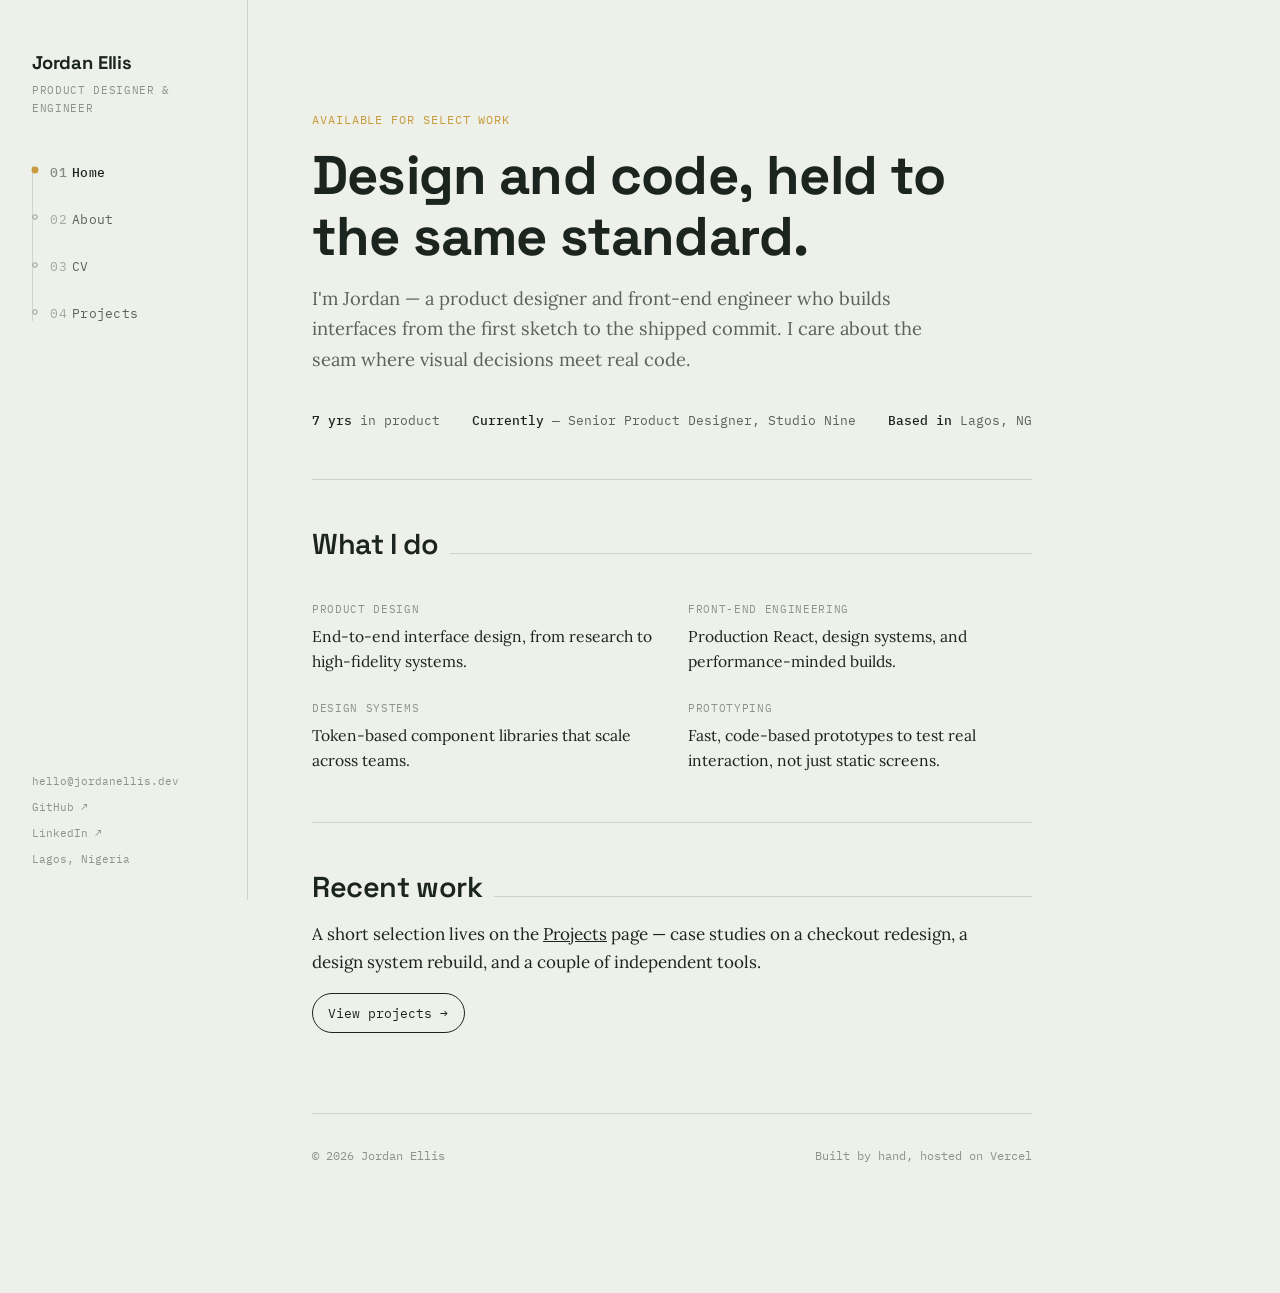
==== index.html @ af604c80 "Add files via upload" ====
<!DOCTYPE html>
<html lang="en">
<head>
<meta charset="UTF-8">
<meta name="viewport" content="width=device-width, initial-scale=1.0">
<title>Jordan Ellis — Product Designer &amp; Front-End Engineer</title>
<meta name="description" content="Personal site of Jordan Ellis — product designer and front-end engineer.">
<link rel="stylesheet" href="style.css">
</head>
<body>

<header class="topbar">
  <a href="index.html" class="topbar__mark">J. Ellis</a>
  <nav class="topbar__nav">
    <a href="index.html" class="is-active">Home</a>
    <a href="about.html">About</a>
    <a href="cv.html">CV</a>
    <a href="projects.html">Projects</a>
  </nav>
</header>

<div class="shell">
  <aside class="sidebar">
    <a href="index.html" class="sidebar__mark">Jordan Ellis</a>
    <div class="sidebar__role">Product Designer &amp; Engineer</div>

    <nav class="nav-rail">
      <div class="nav-rail__fill"></div>
      <a href="index.html" class="nav-link is-active"><span class="nav-link__num">01</span>Home</a>
      <a href="about.html" class="nav-link"><span class="nav-link__num">02</span>About</a>
      <a href="cv.html" class="nav-link"><span class="nav-link__num">03</span>CV</a>
      <a href="projects.html" class="nav-link"><span class="nav-link__num">04</span>Projects</a>
    </nav>

    <div class="sidebar__footer">
      <a href="mailto:hello@jordanellis.dev">hello@jordanellis.dev</a>
      <a href="https://github.com/" target="_blank" rel="noopener">GitHub ↗</a>
      <a href="https://linkedin.com/" target="_blank" rel="noopener">LinkedIn ↗</a>
      <span>Lagos, Nigeria</span>
    </div>
  </aside>

  <main class="main">
    <section class="hero">
      <span class="eyebrow reveal">Available for select work</span>
      <h1 class="hero__title">Design and code, held to the same standard.</h1>
      <p class="lede reveal">I'm Jordan — a product designer and front-end engineer who builds interfaces from the first sketch to the shipped commit. I care about the seam where visual decisions meet real code.</p>

      <div class="hero__meta reveal">
        <span><strong>7 yrs</strong> in product</span>
        <span><strong>Currently</strong> — Senior Product Designer, Studio Nine</span>
        <span><strong>Based in</strong> Lagos, NG</span>
      </div>
    </section>

    <hr class="rule">

    <section class="section-title reveal">
      <h2 style="margin-top:0;">What I do</h2>
      <div class="rule-run"></div>
    </section>

    <div class="info-grid reveal stagger">
      <div style="--i:0"><dt>Product design</dt><dd>End-to-end interface design, from research to high-fidelity systems.</dd></div>
      <div style="--i:1"><dt>Front-end engineering</dt><dd>Production React, design systems, and performance-minded builds.</dd></div>
      <div style="--i:2"><dt>Design systems</dt><dd>Token-based component libraries that scale across teams.</dd></div>
      <div style="--i:3"><dt>Prototyping</dt><dd>Fast, code-based prototypes to test real interaction, not just static screens.</dd></div>
    </div>

    <hr class="rule">

    <section class="reveal">
      <div class="section-title">
        <h2 style="margin-top:0;">Recent work</h2>
        <div class="rule-run"></div>
      </div>
      <p>A short selection lives on the <a href="projects.html">Projects</a> page — case studies on a checkout redesign, a design system rebuild, and a couple of independent tools.</p>
      <a href="projects.html" class="btn">View projects →</a>
    </section>

    <footer class="page-footer">
      <span>© 2026 Jordan Ellis</span>
      <span>Built by hand, hosted on Vercel</span>
    </footer>
  </main>
</div>

<script src="script.js"></script>
</body>
</html>
---- style.css ----
@import url('https://fonts.googleapis.com/css2?family=Space+Grotesk:wght@400;500;600;700&family=Lora:ital,wght@0,400;0,500;0,600;1,400&family=IBM+Plex+Mono:wght@400;500&display=swap');

:root{
  --bg: #EEF0EA;
  --paper: #F7F8F3;
  --ink: #1B241F;
  --ink-soft: #5B6459;
  --ink-faint: #8C9488;
  --accent: #C89B3C;
  --line: rgba(27,36,31,0.14);
  --line-soft: rgba(27,36,31,0.08);

  --font-display: 'Space Grotesk', sans-serif;
  --font-body: 'Lora', serif;
  --font-mono: 'IBM Plex Mono', monospace;

  --sidebar-w: 248px;
  --content-max: 720px;

  --ease: cubic-bezier(.4,0,.2,1);
}

*, *::before, *::after{ box-sizing: border-box; }

@media (prefers-reduced-motion: reduce){
  *{ animation-duration: 0.001ms !important; animation-iteration-count: 1 !important; transition-duration: 0.001ms !important; scroll-behavior: auto !important; }
}

html{ scroll-behavior: smooth; }

body{
  margin: 0;
  background: var(--bg);
  color: var(--ink);
  font-family: var(--font-body);
  font-size: 17px;
  line-height: 1.65;
  -webkit-font-smoothing: antialiased;
}

a{ color: inherit; }

::selection{ background: var(--accent); color: var(--paper); }

/* ---------- Layout shell ---------- */

.shell{
  display: flex;
  min-height: 100vh;
}

/* ---------- Sidebar ---------- */

.sidebar{
  position: fixed;
  top: 0; left: 0; bottom: 0;
  width: var(--sidebar-w);
  padding: 3rem 2rem 2rem;
  display: flex;
  flex-direction: column;
  border-right: 1px solid var(--line);
  z-index: 20;
}

.sidebar__mark{
  font-family: var(--font-display);
  font-weight: 700;
  font-size: 1.15rem;
  letter-spacing: -0.01em;
  text-decoration: none;
  margin-bottom: 0.15rem;
}

.sidebar__role{
  font-family: var(--font-mono);
  font-size: 0.7rem;
  letter-spacing: 0.06em;
  text-transform: uppercase;
  color: var(--ink-faint);
  margin-bottom: 2.75rem;
}

/* progress rail: functional signature element */
.nav-rail{
  position: relative;
  display: flex;
  flex-direction: column;
  gap: 1.6rem;
  padding-left: 1.15rem;
}

.nav-rail::before{
  content: '';
  position: absolute;
  left: 0; top: 4px; bottom: 4px;
  width: 1px;
  background: var(--line);
}

.nav-rail__fill{
  position: absolute;
  left: 0; top: 4px;
  width: 1px;
  height: 0%;
  background: var(--accent);
  transition: height 0.15s linear;
}

.nav-link{
  position: relative;
  display: block;
  text-decoration: none;
  font-family: var(--font-mono);
  font-size: 0.82rem;
  letter-spacing: 0.02em;
  color: var(--ink-soft);
  transition: color 0.25s var(--ease);
}

.nav-link::before{
  content: '';
  position: absolute;
  left: -1.15rem;
  top: 0.42em;
  width: 6px; height: 6px;
  border-radius: 50%;
  background: var(--bg);
  border: 1px solid var(--ink-faint);
  transform: scale(0.9);
  transition: all 0.3s var(--ease);
}

.nav-link:hover{ color: var(--ink); }

.nav-link.is-active{ color: var(--ink); font-weight: 500; }
.nav-link.is-active::before{
  background: var(--accent);
  border-color: var(--accent);
  transform: scale(1.15);
}

.nav-link__num{ opacity: 0.5; margin-right: 0.4em; }

.sidebar__footer{
  margin-top: auto;
  padding-top: 2rem;
  font-family: var(--font-mono);
  font-size: 0.7rem;
  color: var(--ink-faint);
  display: flex;
  flex-direction: column;
  gap: 0.4rem;
}

.sidebar__footer a{ text-decoration: none; border-bottom: 1px solid transparent; transition: border-color 0.2s var(--ease); }
.sidebar__footer a:hover{ border-color: var(--ink-faint); }

/* mobile topbar */
.topbar{
  display: none;
  position: sticky;
  top: 0;
  z-index: 30;
  background: var(--bg);
  border-bottom: 1px solid var(--line);
  padding: 1rem 1.25rem;
  align-items: center;
  justify-content: space-between;
}

.topbar__mark{
  font-family: var(--font-display);
  font-weight: 700;
  text-decoration: none;
  font-size: 1.05rem;
}

.topbar__nav{
  display: flex;
  gap: 1.1rem;
  font-family: var(--font-mono);
  font-size: 0.75rem;
}

.topbar__nav a{ text-decoration: none; color: var(--ink-soft); }
.topbar__nav a.is-active{ color: var(--accent); }

/* ---------- Main content ---------- */

.main{
  margin-left: var(--sidebar-w);
  flex: 1;
  padding: 5.5rem 4rem 8rem;
  max-width: calc(var(--content-max) + 8rem);
}

.eyebrow{
  display: inline-block;
  font-family: var(--font-mono);
  font-size: 0.72rem;
  letter-spacing: 0.08em;
  text-transform: uppercase;
  color: var(--accent);
  margin-bottom: 1rem;
}

h1, h2, h3{
  font-family: var(--font-display);
  font-weight: 600;
  letter-spacing: -0.015em;
  line-height: 1.12;
  margin: 0 0 1rem;
  color: var(--ink);
}

h1{ font-size: clamp(2.2rem, 4.4vw, 3.4rem); font-weight: 700; }
h2{ font-size: clamp(1.4rem, 2.4vw, 1.8rem); margin-top: 3.5rem; }
h3{ font-size: 1.05rem; font-weight: 600; }

p{ margin: 0 0 1.1rem; max-width: 62ch; color: var(--ink); }
.lede{ font-size: 1.15rem; color: var(--ink-soft); max-width: 56ch; }

.rule{
  border: none;
  border-top: 1px solid var(--line);
  margin: 3rem 0;
}

.section-title{
  display: flex;
  align-items: baseline;
  gap: 0.75rem;
}

.section-title .rule-run{
  flex: 1;
  height: 1px;
  background: var(--line);
  transform-origin: left;
}

/* ---------- Reveal-on-scroll ---------- */

.reveal{
  opacity: 0;
  transform: translateY(18px);
  transition: opacity 0.7s var(--ease), transform 0.7s var(--ease);
}
.reveal.is-visible{ opacity: 1; transform: translateY(0); }

.stagger > *{ transition-delay: calc(var(--i, 0) * 70ms); }

/* ---------- Hero (home) ---------- */

.hero{ padding-top: 1rem; }

.hero__word{
  display: inline-block;
  opacity: 0;
  transform: translateY(0.5em);
  animation: rise 0.8s var(--ease) forwards;
}

@keyframes rise{
  to{ opacity: 1; transform: translateY(0); }
}

.hero__meta{
  margin-top: 2.25rem;
  display: flex;
  gap: 2rem;
  flex-wrap: wrap;
  font-family: var(--font-mono);
  font-size: 0.8rem;
  color: var(--ink-soft);
}

.hero__meta strong{ color: var(--ink); font-weight: 500; }

/* ---------- Cards / lists ---------- */

.info-grid{
  display: grid;
  grid-template-columns: repeat(2, 1fr);
  gap: 1.5rem 2rem;
  margin-top: 1.5rem;
}

.info-grid dt{
  font-family: var(--font-mono);
  font-size: 0.7rem;
  text-transform: uppercase;
  letter-spacing: 0.06em;
  color: var(--ink-faint);
  margin-bottom: 0.3rem;
}

.info-grid dd{
  margin: 0;
  font-size: 0.98rem;
}

.entry{
  padding: 1.6rem 0;
  border-bottom: 1px solid var(--line-soft);
}
.entry:first-of-type{ border-top: 1px solid var(--line-soft); }

.entry__head{
  display: flex;
  justify-content: space-between;
  align-items: baseline;
  gap: 1rem;
  flex-wrap: wrap;
}

.entry__title{ font-family: var(--font-display); font-weight: 600; font-size: 1.05rem; }
.entry__org{ color: var(--ink-soft); font-size: 0.95rem; }
.entry__date{
  font-family: var(--font-mono);
  font-size: 0.75rem;
  color: var(--ink-faint);
  white-space: nowrap;
}

.entry ul{ margin: 0.6rem 0 0; padding-left: 1.1rem; }
.entry li{ margin-bottom: 0.35rem; color: var(--ink-soft); }

.tags{
  display: flex;
  flex-wrap: wrap;
  gap: 0.5rem;
  margin-top: 0.7rem;
}
.tag{
  font-family: var(--font-mono);
  font-size: 0.7rem;
  padding: 0.25em 0.65em;
  border: 1px solid var(--line);
  border-radius: 999px;
  color: var(--ink-soft);
}

/* ---------- Projects ---------- */

.projects{
  display: flex;
  flex-direction: column;
  gap: 0;
}

.project{
  padding: 2rem 0;
  border-top: 1px solid var(--line-soft);
  display: grid;
  grid-template-columns: 90px 1fr;
  gap: 1.5rem;
  align-items: start;
  transition: padding-left 0.35s var(--ease);
}
.project:hover{ padding-left: 0.5rem; }
.project:last-child{ border-bottom: 1px solid var(--line-soft); }

.project__index{
  font-family: var(--font-mono);
  font-size: 0.8rem;
  color: var(--ink-faint);
  padding-top: 0.2rem;
}

.project__title{
  font-family: var(--font-display);
  font-size: 1.3rem;
  font-weight: 600;
  margin-bottom: 0.5rem;
  position: relative;
  display: inline-block;
}

.project__title::after{
  content: '';
  position: absolute;
  left: 0; bottom: -3px;
  width: 100%;
  height: 1px;
  background: var(--accent);
  transform: scaleX(0);
  transform-origin: left;
  transition: transform 0.4s var(--ease);
}
.project:hover .project__title::after{ transform: scaleX(1); }

.project__desc{ color: var(--ink-soft); max-width: 56ch; }

.project__link{
  font-family: var(--font-mono);
  font-size: 0.75rem;
  text-decoration: none;
  color: var(--ink);
  border-bottom: 1px solid var(--ink-faint);
  padding-bottom: 1px;
}

/* ---------- Buttons ---------- */

.btn{
  display: inline-flex;
  align-items: center;
  gap: 0.5rem;
  font-family: var(--font-mono);
  font-size: 0.8rem;
  text-decoration: none;
  color: var(--ink);
  border: 1px solid var(--ink);
  padding: 0.65em 1.2em;
  border-radius: 999px;
  transition: background 0.3s var(--ease), color 0.3s var(--ease);
}
.btn:hover{ background: var(--ink); color: var(--paper); }

/* ---------- Footer ---------- */

.page-footer{
  margin-top: 5rem;
  padding-top: 2rem;
  border-top: 1px solid var(--line);
  font-family: var(--font-mono);
  font-size: 0.72rem;
  color: var(--ink-faint);
  display: flex;
  justify-content: space-between;
  flex-wrap: wrap;
  gap: 1rem;
}

/* ---------- Responsive ---------- */

@media (max-width: 880px){
  .sidebar{ display: none; }
  .topbar{ display: flex; }
  .main{ margin-left: 0; padding: 3rem 1.5rem 6rem; }
  .info-grid{ grid-template-columns: 1fr; }
  .project{ grid-template-columns: 1fr; gap: 0.5rem; }
}
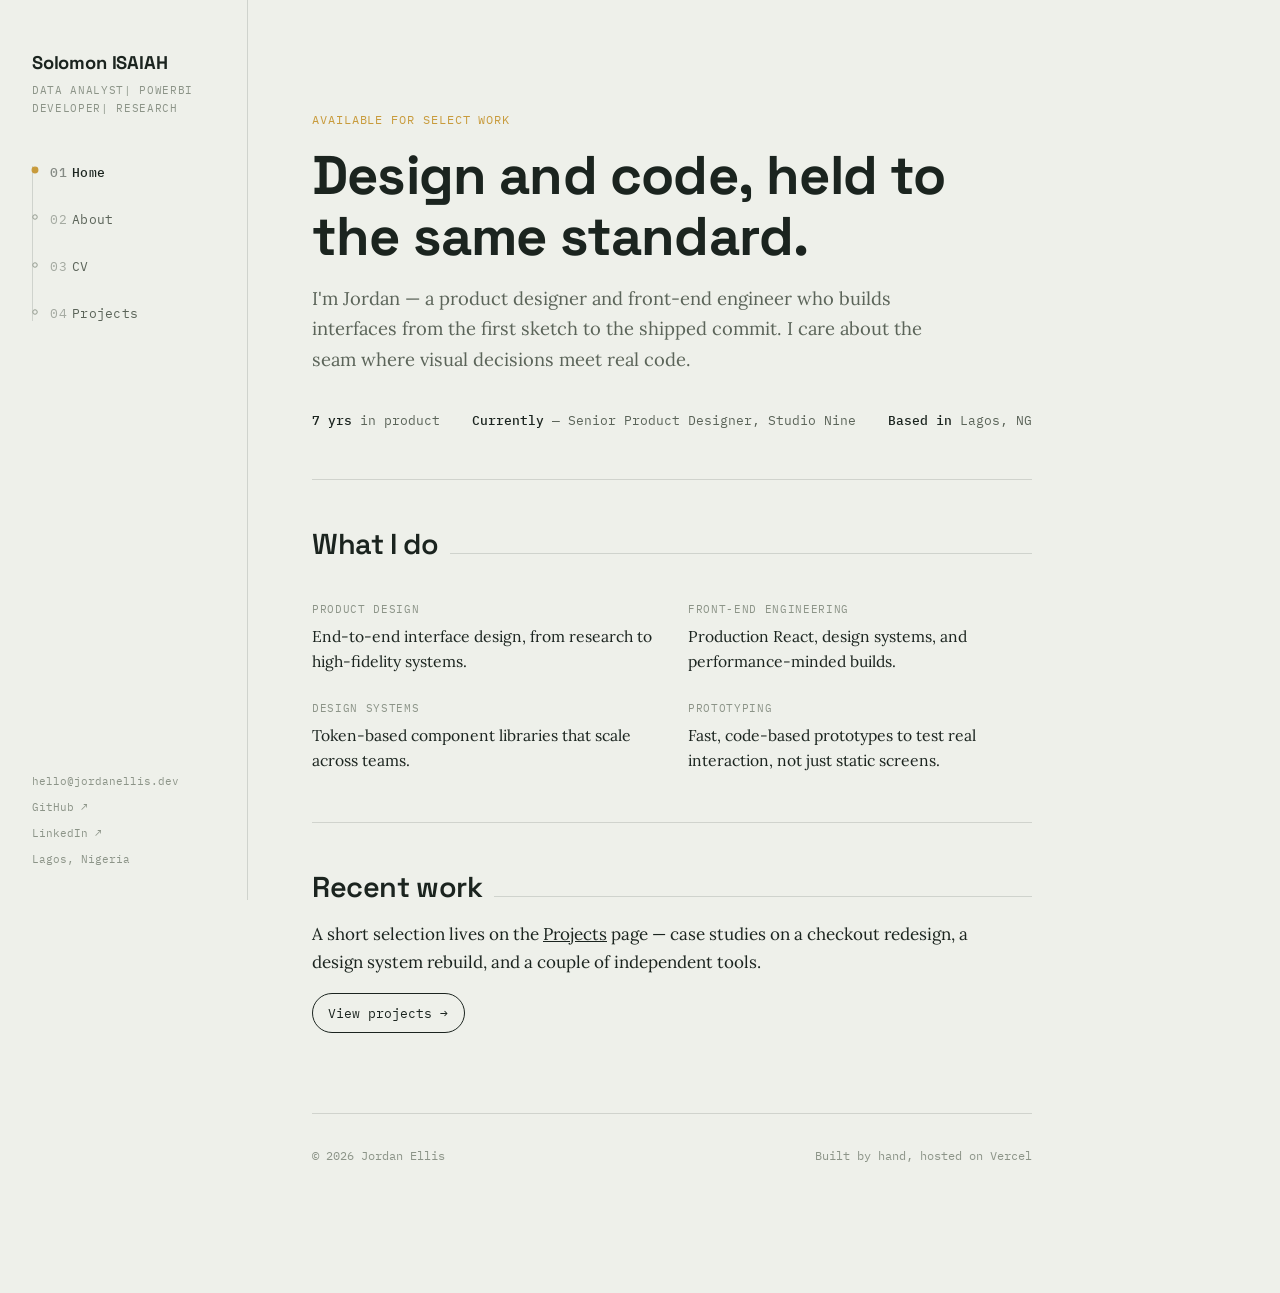
==== commit cf444f78: "Update index.html" ====
--- a/index.html
+++ b/index.html
@@ -3,7 +3,7 @@
 <head>
 <meta charset="UTF-8">
 <meta name="viewport" content="width=device-width, initial-scale=1.0">
-<title>Jordan Ellis — Product Designer &amp; Front-End Engineer</title>
+<title>Solomon ISAIAH </title>
 <meta name="description" content="Personal site of Jordan Ellis — product designer and front-end engineer.">
 <link rel="stylesheet" href="style.css">
 </head>
@@ -21,8 +21,8 @@
 
 <div class="shell">
   <aside class="sidebar">
-    <a href="index.html" class="sidebar__mark">Jordan Ellis</a>
-    <div class="sidebar__role">Product Designer &amp; Engineer</div>
+    <a href="index.html" class="sidebar__mark">Solomon ISAIAH</a>
+    <div class="sidebar__role">Data Analyst| PowerBI Developer| Research</div>
 
     <nav class="nav-rail">
       <div class="nav-rail__fill"></div>
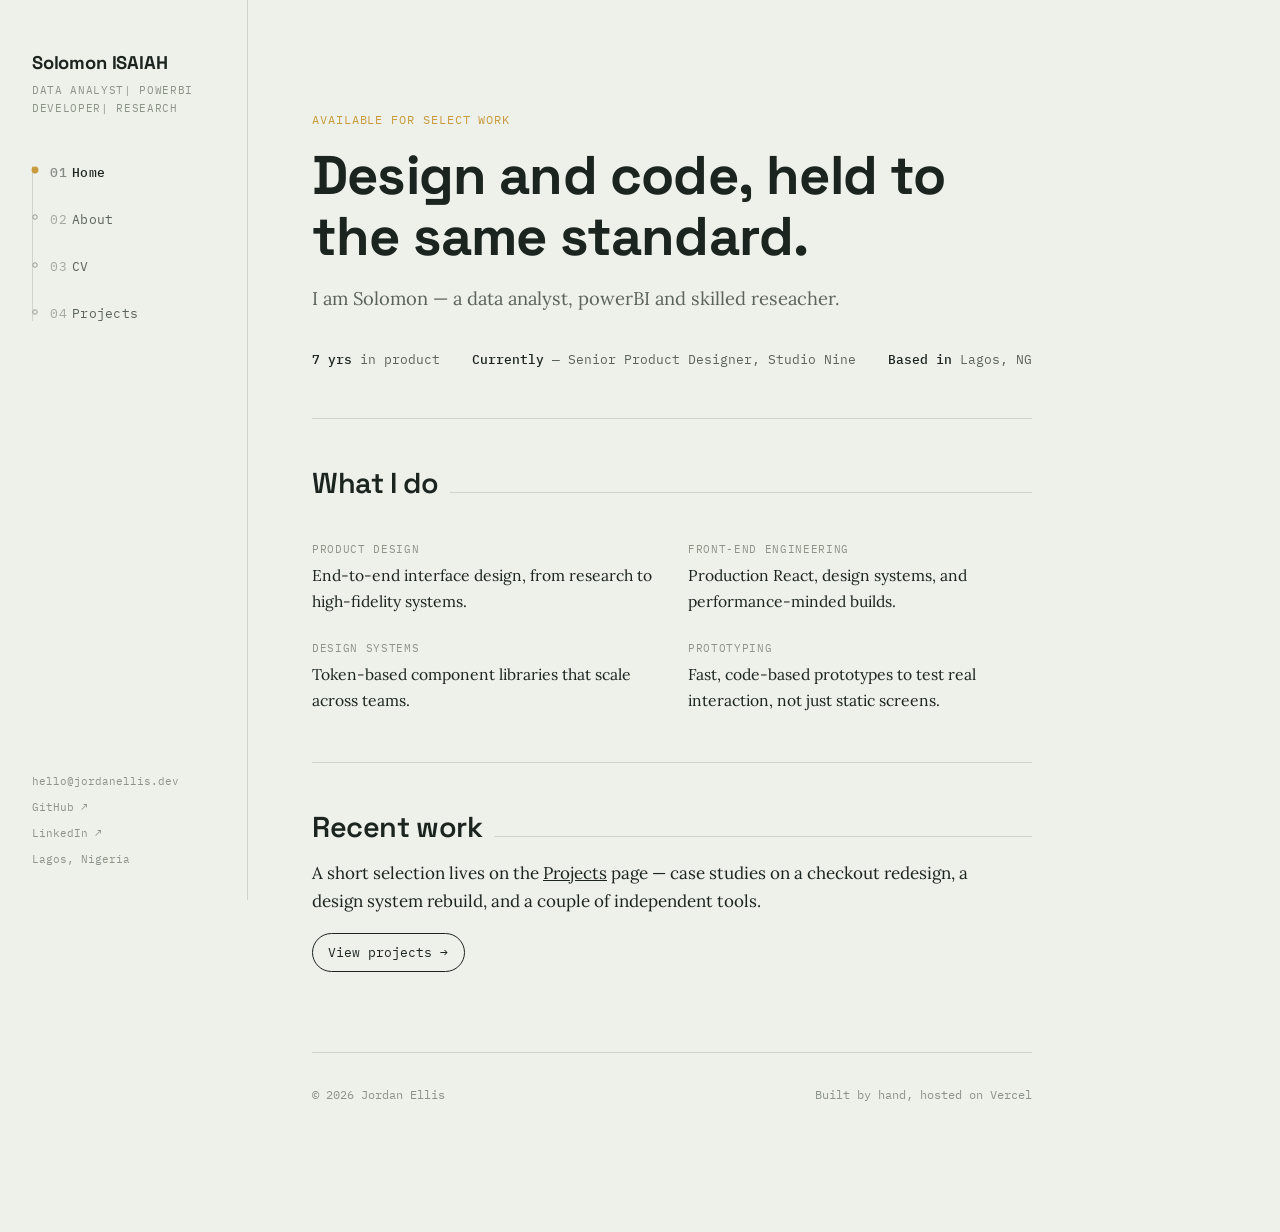
==== commit e4f44198: "Update index.html" ====
--- a/index.html
+++ b/index.html
@@ -35,7 +35,7 @@
     <div class="sidebar__footer">
       <a href="mailto:hello@jordanellis.dev">hello@jordanellis.dev</a>
       <a href="https://github.com/" target="_blank" rel="noopener">GitHub ↗</a>
-      <a href="https://linkedin.com/" target="_blank" rel="noopener">LinkedIn ↗</a>
+      <a href="https://www.linkedin.com/in/isaiah-solomon-2397aba5"_blank" rel="noopener">LinkedIn ↗</a>
       <span>Lagos, Nigeria</span>
     </div>
   </aside>
@@ -44,7 +44,7 @@
     <section class="hero">
       <span class="eyebrow reveal">Available for select work</span>
       <h1 class="hero__title">Design and code, held to the same standard.</h1>
-      <p class="lede reveal">I'm Jordan — a product designer and front-end engineer who builds interfaces from the first sketch to the shipped commit. I care about the seam where visual decisions meet real code.</p>
+      <p class="lede reveal">I am Solomon — a data analyst, powerBI and skilled reseacher.</p>
 
       <div class="hero__meta reveal">
         <span><strong>7 yrs</strong> in product</span>
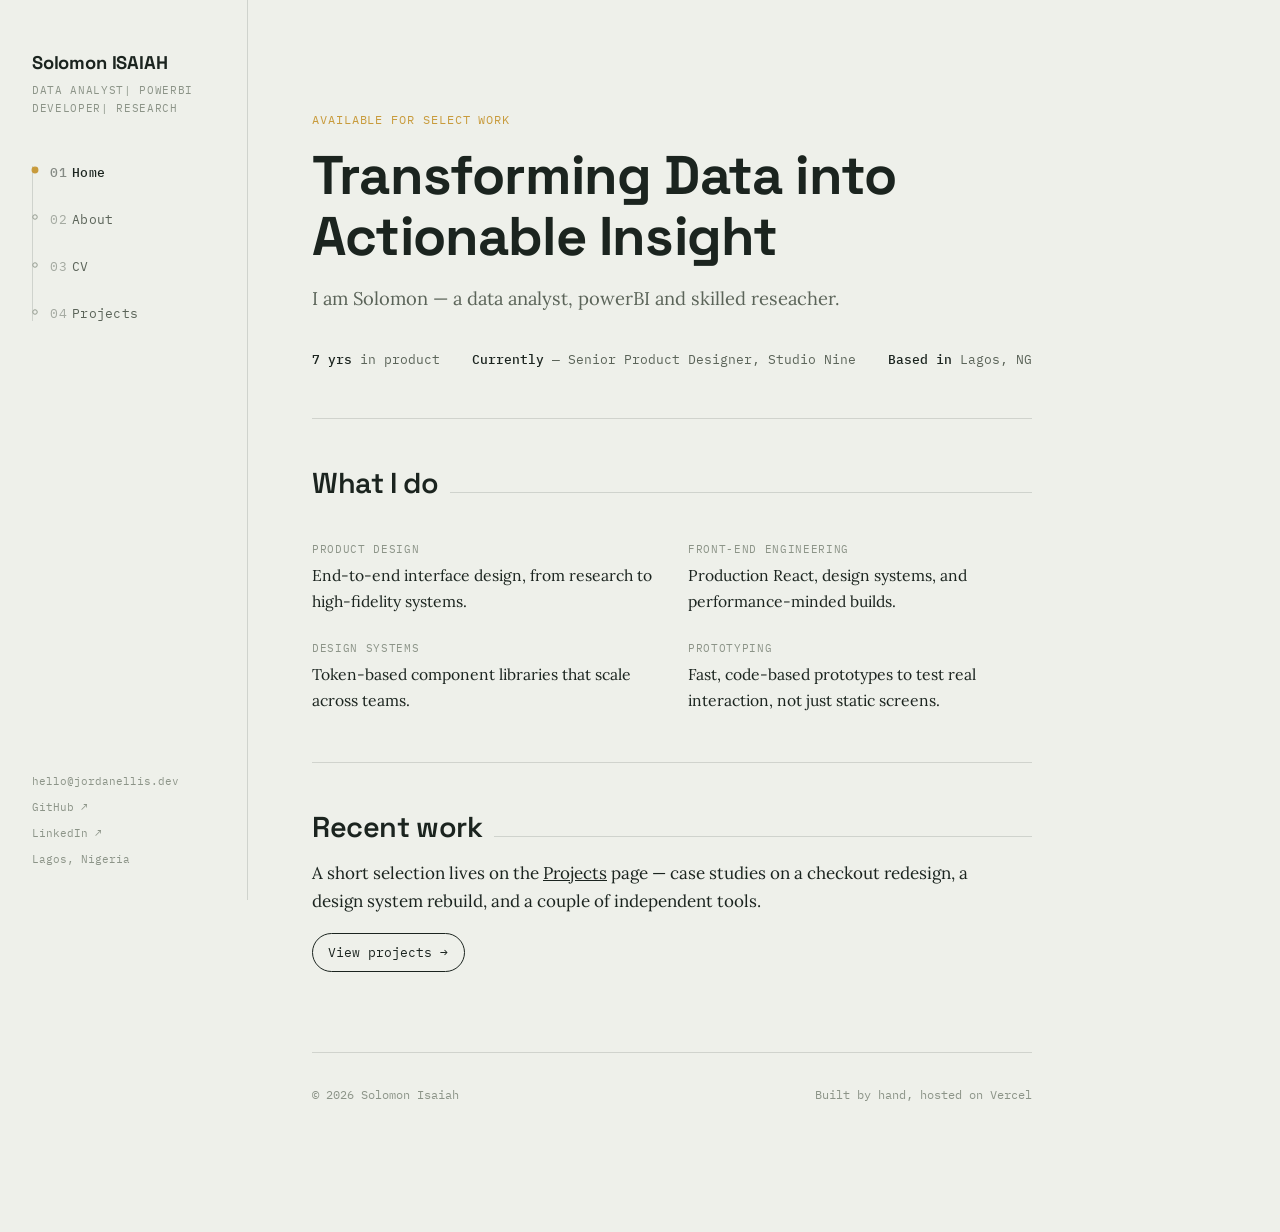
==== commit df3b7155: "Update index.html" ====
--- a/index.html
+++ b/index.html
@@ -43,7 +43,7 @@
   <main class="main">
     <section class="hero">
       <span class="eyebrow reveal">Available for select work</span>
-      <h1 class="hero__title">Design and code, held to the same standard.</h1>
+      <h1 class="hero__title">Transforming Data into Actionable Insight</h1>
       <p class="lede reveal">I am Solomon — a data analyst, powerBI and skilled reseacher.</p>
 
       <div class="hero__meta reveal">
@@ -79,7 +79,7 @@
     </section>
 
     <footer class="page-footer">
-      <span>© 2026 Jordan Ellis</span>
+      <span>© 2026 Solomon Isaiah</span>
       <span>Built by hand, hosted on Vercel</span>
     </footer>
   </main>
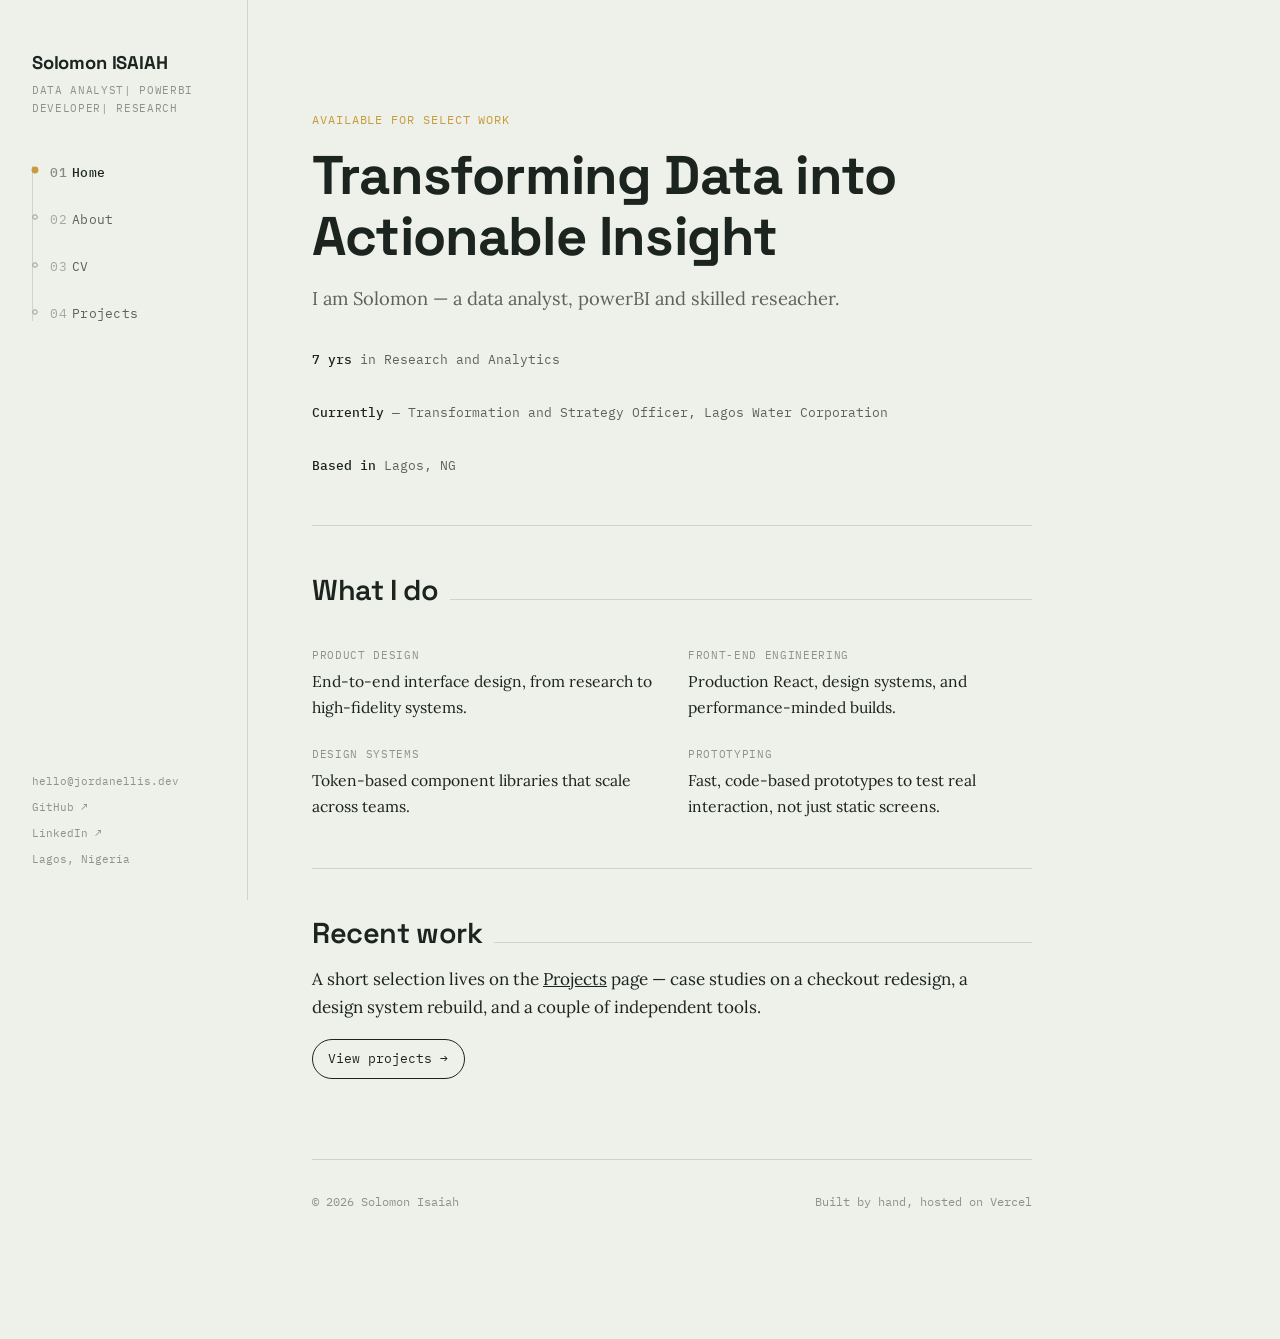
==== commit 610d9ac2: "Update index.html" ====
--- a/index.html
+++ b/index.html
@@ -47,8 +47,8 @@
       <p class="lede reveal">I am Solomon — a data analyst, powerBI and skilled reseacher.</p>
 
       <div class="hero__meta reveal">
-        <span><strong>7 yrs</strong> in product</span>
-        <span><strong>Currently</strong> — Senior Product Designer, Studio Nine</span>
+        <span><strong>7 yrs</strong> in Research and Analytics</span>
+        <span><strong>Currently</strong> — Transformation and Strategy Officer, Lagos Water Corporation</span>
         <span><strong>Based in</strong> Lagos, NG</span>
       </div>
     </section>
